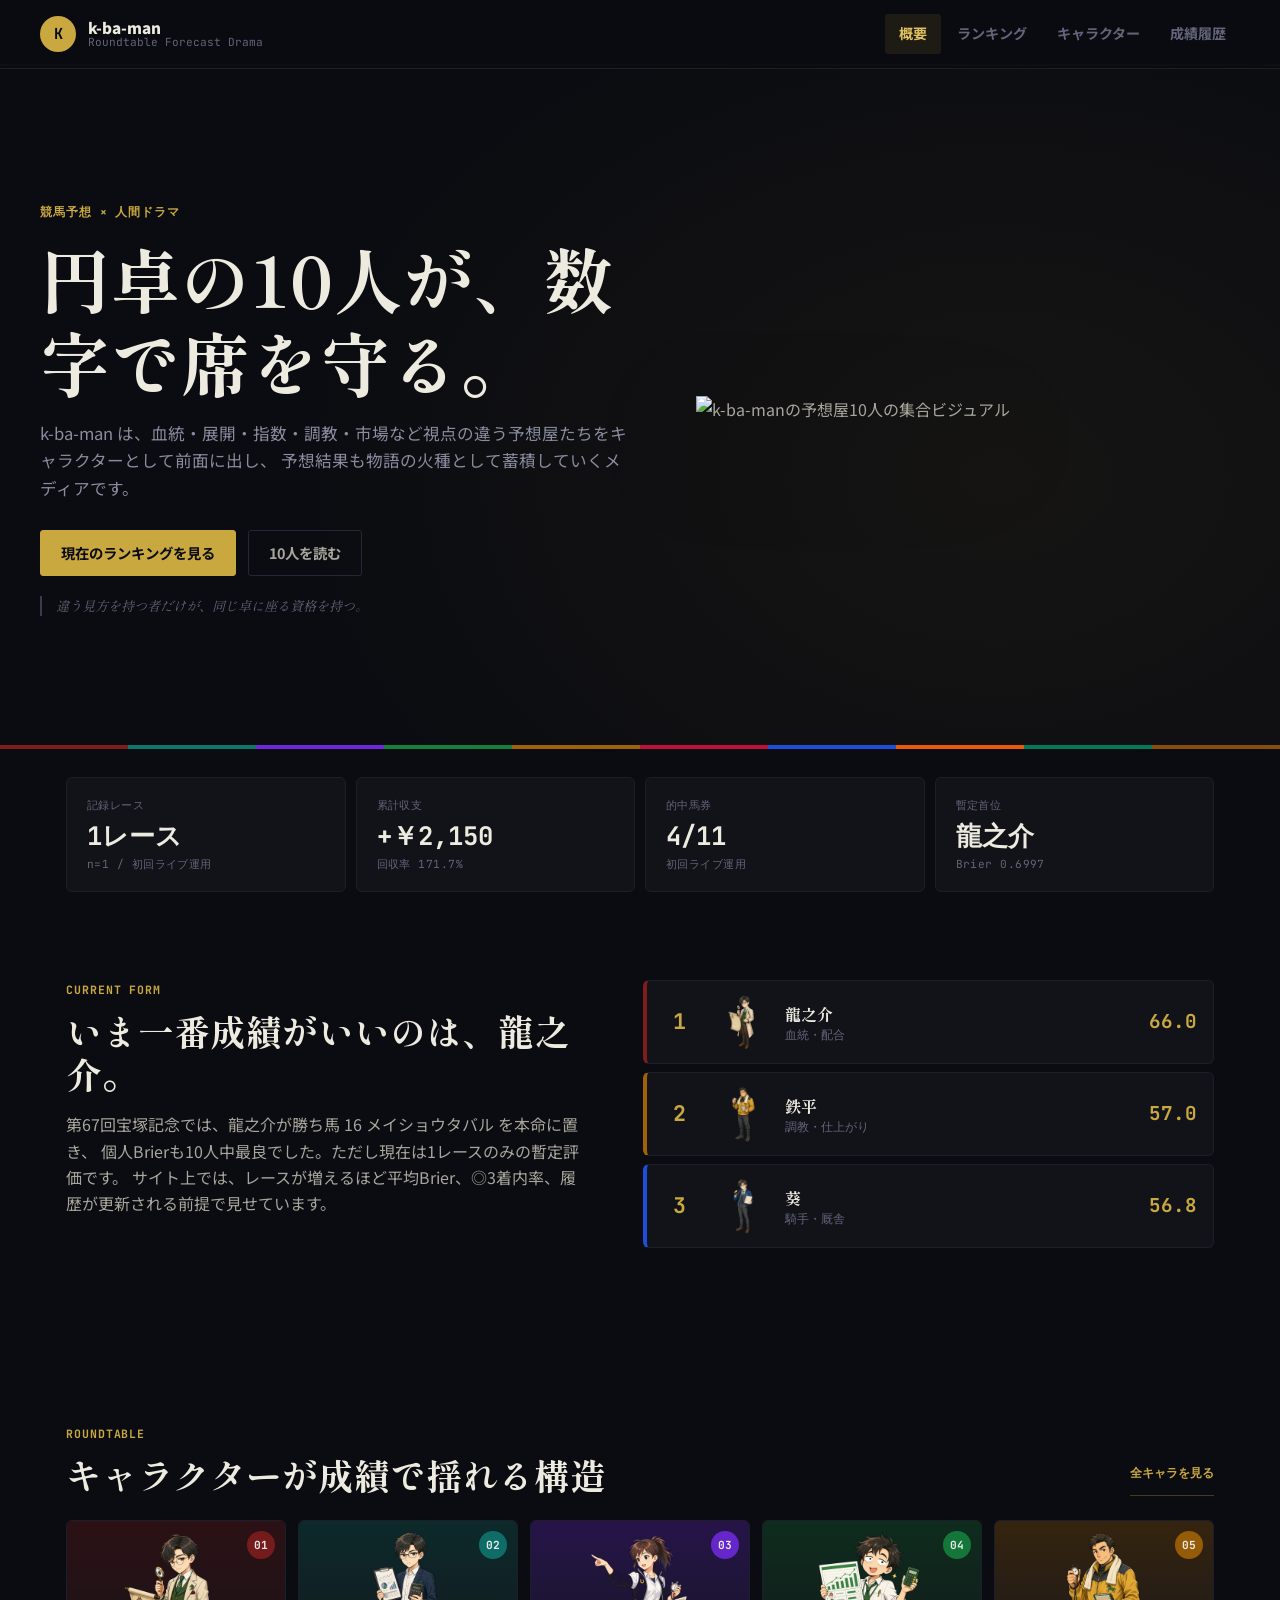
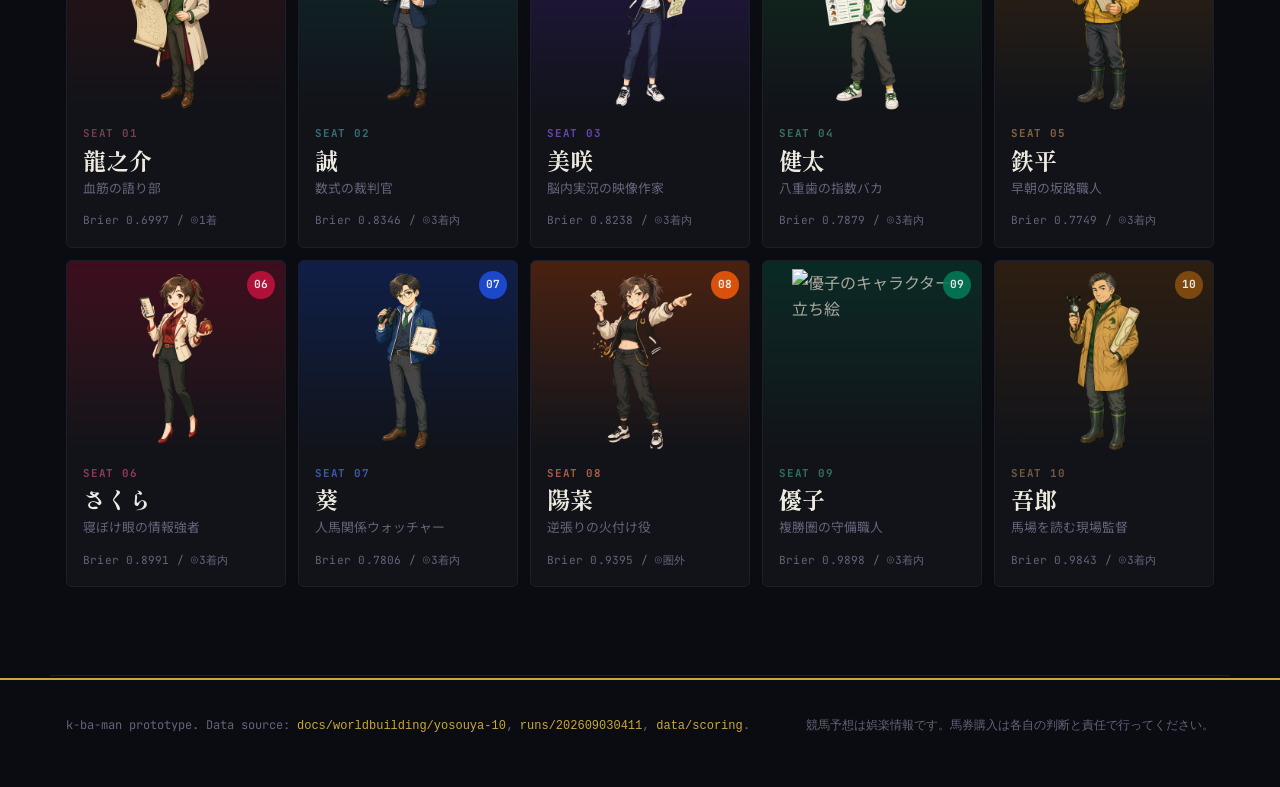
==== site/index.html @ 428fedd2 "site/ 公式サイトプロトタイプを初回追加 概要・ランキング・キャラクター詳細・成績履歴の4ページ構成。 バニラJS SPAで、キャラクターデータ・レース成績をハードコードして表示。  Co-Aut" ====
<!doctype html>
<html lang="ja">
  <head>
    <meta charset="utf-8" />
    <meta name="viewport" content="width=device-width, initial-scale=1" />
    <title>k-ba-man | 競馬予想 × 人間ドラマ</title>
    <meta
      name="description"
      content="k-ba-manの10人の予想屋キャラクター、レース成績、暫定ランキングを追える公式サイトプロトタイプ。"
    />
    <link rel="stylesheet" href="./styles.css" />
  </head>
  <body>
    <a class="skip-link" href="#app">本文へ移動</a>
    <header class="site-header">
      <a class="brand" href="#/overview" aria-label="k-ba-man トップへ">
        <span class="brand-mark">K</span>
        <span>
          <strong>k-ba-man</strong>
          <small>Roundtable Forecast Drama</small>
        </span>
      </a>
      <nav class="top-nav" aria-label="主要ナビゲーション">
        <a href="#/overview" data-nav="overview">概要</a>
        <a href="#/ranking" data-nav="ranking">ランキング</a>
        <a href="#/characters" data-nav="characters">キャラクター</a>
        <a href="#/races" data-nav="races">成績履歴</a>
      </nav>
    </header>

    <main id="app" tabindex="-1"></main>

    <footer class="site-footer">
      <p>
        k-ba-man prototype. Data source:
        <code>docs/worldbuilding/yosouya-10</code>,
        <code>runs/202609030411</code>,
        <code>data/scoring</code>.
      </p>
      <p>競馬予想は娯楽情報です。馬券購入は各自の判断と責任で行ってください。</p>
    </footer>

    <script src="./app.js"></script>
  </body>
</html>
---- site/styles.css ----
@import url('https://fonts.googleapis.com/css2?family=JetBrains+Mono:wght@400;700&family=Noto+Sans+JP:wght@400;500;700;900&family=Shippori+Mincho+B1:wght@400;700&display=swap');

/* ================================================================
   TOKENS
   ================================================================ */
:root {
  color-scheme: dark;

  --bg:         #0b0c11;
  --surface:    #111319;
  --surface-2:  #181a24;
  --surface-3:  #20222e;

  --ink:        #edeae0;
  --text:       #a8a59c;
  --muted:      #62647a;
  --faint:      #3a3b4e;

  --border:     #1c1e2c;
  --border-mid: #252738;

  --gold:       #c9a840;
  --gold-light: #dfc060;
  --gold-dim:   rgba(201, 168, 64, 0.10);
  --gold-glow:  rgba(201, 168, 64, 0.18);

  --green:      #26845a;
  --amber:      #b87400;
  --red:        #be3636;

  --radius:     3px;
  --radius-md:  6px;
  --max:        1180px;
  --shadow:     0 24px 64px rgba(0, 0, 0, 0.55);

  --f-serif: 'Shippori Mincho B1', 'Noto Serif JP', 'Yu Mincho', 'HiraMinProN-W3', serif;
  --f-sans:  'Noto Sans JP', 'Hiragino Sans', 'Yu Gothic UI', system-ui, sans-serif;
  --f-mono:  'JetBrains Mono', 'Menlo', 'Consolas', monospace;

  font-family: var(--f-sans);
  font-size: 16px;
  line-height: 1.65;
}

/* ================================================================
   RESET
   ================================================================ */
*,
*::before,
*::after {
  box-sizing: border-box;
}

html {
  scroll-behavior: smooth;
}

body {
  margin: 0;
  min-width: 320px;
  background: var(--bg);
  color: var(--text);
}

img {
  display: block;
  max-width: 100%;
}

a {
  color: inherit;
  text-decoration: none;
}

a:hover {
  color: var(--ink);
}

button,
a {
  touch-action: manipulation;
}

button:focus-visible,
a:focus-visible,
#app:focus-visible {
  outline: 2px solid var(--gold);
  outline-offset: 3px;
}

/* ================================================================
   TYPOGRAPHY
   ================================================================ */
h1,
h2,
h3,
p {
  overflow-wrap: anywhere;
}

h1,
h2,
h3 {
  margin: 0;
  line-height: 1.2;
}

h1,
h2 {
  font-family: var(--f-serif);
  font-weight: 700;
  color: var(--ink);
}

h3 {
  color: var(--ink);
  font-size: 1rem;
  font-weight: 700;
}

h1 {
  font-size: clamp(2.2rem, 5.5vw, 5rem);
  max-width: 14ch;
}

h2 {
  font-size: clamp(1.5rem, 2.8vw, 2.4rem);
}

.page-intro h1 {
  max-width: none;
  font-size: clamp(2rem, 4.5vw, 4rem);
}

.eyebrow,
.section-kicker {
  margin: 0 0 10px;
  font-family: var(--f-mono);
  font-size: 0.72rem;
  font-weight: 700;
  letter-spacing: 0.08em;
  text-transform: uppercase;
  color: var(--gold);
}

.lead {
  margin: 16px 0 0;
  font-size: clamp(0.95rem, 1.3vw, 1.08rem);
  color: var(--text);
  max-width: 68ch;
}

/* ================================================================
   MAX-WIDTH CONTAINERS
   ================================================================ */
.hero-copy,
.hero-visual,
.content-band,
.page-intro,
.summary-strip,
.character-grid,
.leaderboard,
.race-list,
.site-footer {
  width: min(100%, var(--max));
  margin-inline: auto;
}

.hero-copy {
  width: auto;
  max-width: 720px;
  margin: 0;
}

.hero-visual {
  width: 100%;
  min-width: 0;
  margin: 0;
}

/* ================================================================
   SKIP LINK
   ================================================================ */
.skip-link {
  position: fixed;
  left: 16px;
  top: 16px;
  z-index: 1000;
  transform: translateY(-160%);
  border-radius: var(--radius-md);
  background: var(--gold);
  color: var(--bg);
  padding: 10px 14px;
  font-weight: 700;
}

.skip-link:focus {
  transform: translateY(0);
}

/* ================================================================
   HEADER
   ================================================================ */
.site-header {
  position: sticky;
  top: 0;
  z-index: 100;
  display: flex;
  align-items: center;
  justify-content: space-between;
  gap: 20px;
  min-height: 68px;
  padding: 12px clamp(16px, 4vw, 40px);
  background: rgba(11, 12, 17, 0.96);
  border-bottom: 1px solid var(--border);
  backdrop-filter: blur(14px);
}

.brand {
  display: inline-flex;
  align-items: center;
  gap: 12px;
  min-height: 44px;
}

.brand-mark {
  display: grid;
  width: 36px;
  height: 36px;
  place-items: center;
  border-radius: 50%;
  background: var(--gold);
  color: var(--bg);
  font-family: var(--f-mono);
  font-weight: 700;
  font-size: 0.95rem;
  flex-shrink: 0;
}

.brand strong,
.brand small {
  display: block;
}

.brand strong {
  color: var(--ink);
  font-size: 0.95rem;
  font-weight: 900;
  line-height: 1.1;
}

.brand small {
  color: var(--muted);
  font-size: 0.7rem;
  font-family: var(--f-mono);
  line-height: 1.2;
}

.top-nav {
  display: flex;
  align-items: center;
  gap: 2px;
  overflow-x: auto;
}

.top-nav a {
  display: inline-flex;
  align-items: center;
  justify-content: center;
  min-height: 40px;
  padding: 0 14px;
  border-radius: var(--radius);
  color: var(--muted);
  font-size: 0.88rem;
  font-weight: 700;
  white-space: nowrap;
  transition: color 150ms ease, background-color 150ms ease;
}

.top-nav a:hover {
  color: var(--ink);
  background: var(--surface-2);
}

.top-nav a.is-active {
  color: var(--gold-light);
  background: var(--gold-dim);
}

/* ================================================================
   APP CONTAINER
   ================================================================ */
#app {
  min-height: 70dvh;
}

/* ================================================================
   HERO
   ================================================================ */
.hero-band {
  display: grid;
  grid-template-columns: minmax(0, 1fr) minmax(300px, 0.92fr);
  gap: clamp(28px, 5vw, 68px);
  align-items: center;
  min-height: min(680px, calc(100dvh - 68px));
  padding: clamp(52px, 7vw, 92px) clamp(16px, 4vw, 40px) clamp(64px, 7vw, 96px);
  background:
    radial-gradient(ellipse 55% 75% at 78% 60%, rgba(201, 168, 64, 0.06), transparent),
    var(--bg);
  position: relative;
  overflow: hidden;
}

/* 10-character racing gate stripe — the signature element */
.hero-band::after {
  content: '';
  position: absolute;
  bottom: 0;
  left: 0;
  right: 0;
  height: 4px;
  background: linear-gradient(
    90deg,
    #7f1d1d   0%,   #7f1d1d  10%,
    #0f766e  10%,   #0f766e  20%,
    #6d28d9  20%,   #6d28d9  30%,
    #15803d  30%,   #15803d  40%,
    #a16207  40%,   #a16207  50%,
    #be123c  50%,   #be123c  60%,
    #1d4ed8  60%,   #1d4ed8  70%,
    #ea580c  70%,   #ea580c  80%,
    #047857  80%,   #047857  90%,
    #854d0e  90%,   #854d0e 100%
  );
  pointer-events: none;
}

.hero-band h1,
.hero-band h2,
.hero-band h3 {
  color: var(--ink);
}

.hero-band h1 {
  margin-top: 14px;
}

.hero-band .lead {
  color: #898c9f;
}

.hero-visual img {
  width: 100%;
  max-height: 520px;
  object-fit: contain;
  filter: drop-shadow(0 32px 48px rgba(0, 0, 0, 0.65));
}

.hero-actions {
  display: flex;
  flex-wrap: wrap;
  gap: 12px;
  margin-top: 28px;
}

.hero-motto {
  margin: 20px 0 0;
  padding-left: 14px;
  border-left: 2px solid var(--faint);
  color: var(--muted);
  font-family: var(--f-serif);
  font-size: 0.82rem;
  font-style: italic;
  line-height: 1.55;
}

/* ================================================================
   BUTTONS
   ================================================================ */
.button {
  display: inline-flex;
  align-items: center;
  justify-content: center;
  min-height: 46px;
  border: 1px solid transparent;
  border-radius: var(--radius);
  padding: 0 20px;
  font-weight: 700;
  font-size: 0.9rem;
  transition: background-color 150ms ease, border-color 150ms ease, color 150ms ease,
    transform 150ms ease;
}

.button:hover {
  transform: translateY(-1px);
}

.button.primary {
  background: var(--gold);
  color: var(--bg);
  border-color: var(--gold);
}

.button.primary:hover {
  background: var(--gold-light);
  border-color: var(--gold-light);
  color: var(--bg);
}

.button.secondary {
  border-color: var(--border-mid);
  color: var(--text);
}

.button.secondary:hover {
  border-color: var(--gold);
  color: var(--gold-light);
}

/* ================================================================
   STAT TILES
   ================================================================ */
.summary-strip {
  display: grid;
  grid-template-columns: repeat(4, minmax(0, 1fr));
  gap: 10px;
  padding: 28px clamp(16px, 4vw, 0px) 0;
}

.stat-tile {
  background: var(--surface);
  border: 1px solid var(--border);
  border-radius: var(--radius-md);
  padding: 18px 20px;
}

.stat-tile span,
.stat-tile small {
  display: block;
  font-family: var(--f-mono);
  font-size: 0.7rem;
  letter-spacing: 0.04em;
  color: var(--muted);
  font-weight: 400;
}

.stat-tile strong {
  display: block;
  margin: 8px 0 4px;
  font-family: var(--f-mono);
  font-size: clamp(1.2rem, 2vw, 1.8rem);
  font-weight: 700;
  color: var(--ink);
  line-height: 1.1;
  overflow-wrap: anywhere;
}

/* ================================================================
   CONTENT BAND
   ================================================================ */
.content-band {
  padding: clamp(52px, 8vw, 88px) clamp(16px, 4vw, 0px);
}

.two-column {
  display: grid;
  grid-template-columns: minmax(0, 0.9fr) minmax(280px, 1fr);
  gap: clamp(28px, 5vw, 64px);
  align-items: start;
}

/* ================================================================
   MINI RANK CARDS
   ================================================================ */
.top-three-list {
  display: grid;
  gap: 8px;
}

.mini-rank-card {
  display: grid;
  grid-template-columns: 44px 56px minmax(0, 1fr) auto;
  gap: 14px;
  align-items: center;
  min-height: 84px;
  background: var(--surface);
  border: 1px solid var(--border);
  border-left: 4px solid var(--accent);
  border-radius: var(--radius-md);
  padding: 12px 16px 12px 10px;
  transition: transform 150ms ease, background-color 150ms ease;
}

.mini-rank-card:hover {
  background: var(--surface-2);
  transform: translateX(3px);
}

.rank-number {
  font-family: var(--f-mono);
  font-size: 1.35rem;
  font-weight: 700;
  color: var(--gold);
  text-align: center;
}

.mini-rank-card img {
  width: 56px;
  height: 56px;
  object-fit: contain;
}

.mini-rank-card strong,
.mini-rank-card small {
  display: block;
}

.mini-rank-card strong {
  color: var(--ink);
  font-size: 1rem;
  font-family: var(--f-serif);
}

.mini-rank-card small {
  color: var(--muted);
  font-size: 0.72rem;
  font-family: var(--f-mono);
  line-height: 1.3;
}

.mini-rank-card b {
  font-family: var(--f-mono);
  font-size: 1.2rem;
  font-weight: 700;
  color: var(--gold);
  font-variant-numeric: tabular-nums;
}

/* ================================================================
   SECTION HEADING
   ================================================================ */
.section-heading {
  display: flex;
  align-items: end;
  justify-content: space-between;
  gap: 20px;
  margin-bottom: 24px;
}

.text-link {
  display: inline-flex;
  align-items: center;
  min-height: 44px;
  color: var(--gold);
  font-family: var(--f-mono);
  font-size: 0.78rem;
  font-weight: 700;
  border-bottom: 1px solid rgba(201, 168, 64, 0.3);
  transition: color 150ms ease, border-color 150ms ease;
}

.text-link:hover {
  color: var(--gold-light);
  border-bottom-color: var(--gold);
}

/* ================================================================
   CHARACTER GRID
   ================================================================ */
.character-grid {
  display: grid;
  grid-template-columns: repeat(5, minmax(0, 1fr));
  gap: 12px;
  padding: 0 clamp(16px, 4vw, 0px) clamp(60px, 8vw, 96px);
}

.character-grid.compact {
  padding: 0;
}

.character-card {
  display: grid;
  min-height: 300px;
  overflow: hidden;
  background: var(--surface);
  border: 1px solid var(--border);
  border-radius: var(--radius-md);
  transition: transform 180ms ease, border-color 180ms ease;
}

.character-card:hover {
  transform: translateY(-3px);
  border-color: color-mix(in srgb, var(--accent), transparent 55%);
}

.card-media {
  position: relative;
  display: grid;
  min-height: 190px;
  place-items: end center;
  background: linear-gradient(
    180deg,
    color-mix(in srgb, var(--accent), var(--bg) 72%) 0%,
    var(--surface) 100%
  );
}

.seat-badge {
  position: absolute;
  top: 10px;
  right: 10px;
  width: 28px;
  height: 28px;
  border-radius: 50%;
  background: var(--accent);
  color: #fff;
  font-family: var(--f-mono);
  font-size: 0.7rem;
  font-weight: 700;
  display: grid;
  place-items: center;
  z-index: 2;
  opacity: 0.9;
}

.card-media img {
  width: min(82%, 160px);
  height: 182px;
  object-fit: contain;
  object-position: bottom center;
}

.card-copy {
  padding: 14px 16px 16px;
}

.card-copy > span {
  display: block;
  font-family: var(--f-mono);
  font-size: 0.68rem;
  font-weight: 700;
  color: color-mix(in srgb, var(--accent), var(--muted) 50%);
  letter-spacing: 0.07em;
  text-transform: uppercase;
}

.card-copy h2 {
  margin-top: 4px;
  font-size: 1.45rem;
  font-family: var(--f-serif);
  color: var(--ink);
}

.card-copy p {
  margin: 4px 0 8px;
  color: var(--muted);
  font-size: 0.8rem;
  line-height: 1.35;
}

.card-copy small {
  font-family: var(--f-mono);
  font-size: 0.7rem;
  color: var(--muted);
  letter-spacing: 0.02em;
}

/* ================================================================
   PAGE INTRO
   ================================================================ */
.page-intro {
  padding: clamp(48px, 8vw, 90px) clamp(16px, 4vw, 0px) clamp(24px, 4vw, 44px);
}

.page-intro .lead {
  max-width: 820px;
}

.notice {
  max-width: 760px;
  margin: 18px 0 0;
  border-left: 3px solid var(--amber);
  background: rgba(184, 116, 0, 0.08);
  color: #e8a840;
  padding: 12px 16px;
  border-radius: 0 var(--radius) var(--radius) 0;
  font-family: var(--f-mono);
  font-size: 0.82rem;
  line-height: 1.5;
}

.notice.inline {
  display: inline-block;
  margin-top: 8px;
}

/* ================================================================
   SEGMENTED
   ================================================================ */
.segmented {
  display: flex;
  flex-wrap: wrap;
  gap: 6px;
  margin-top: 24px;
}

.segmented button {
  min-height: 40px;
  background: var(--surface);
  border: 1px solid var(--border);
  border-radius: var(--radius);
  color: var(--muted);
  padding: 0 14px;
  cursor: pointer;
  font: inherit;
  font-family: var(--f-mono);
  font-size: 0.78rem;
  font-weight: 700;
  transition: background-color 150ms ease, color 150ms ease, border-color 150ms ease;
}

.segmented button:hover {
  background: var(--surface-2);
  color: var(--text);
  border-color: var(--border-mid);
}

.segmented button.is-selected {
  background: var(--gold-dim);
  border-color: var(--gold);
  color: var(--gold-light);
}

/* ================================================================
   LEADERBOARD
   ================================================================ */
.leaderboard {
  display: grid;
  gap: 8px;
  padding: 0 clamp(16px, 4vw, 0px) clamp(36px, 5vw, 52px);
}

.rank-row {
  display: grid;
  grid-template-columns: 52px minmax(200px, 1.4fr) repeat(4, minmax(110px, 0.7fr));
  gap: 14px;
  align-items: center;
  min-height: 96px;
  background: var(--surface);
  border: 1px solid var(--border);
  border-left: 5px solid var(--accent);
  border-radius: var(--radius-md);
  padding: 14px;
  transition: background-color 150ms ease;
}

.rank-row:hover {
  background: var(--surface-2);
}

.rank-position {
  font-family: var(--f-mono);
  font-size: 1.75rem;
  font-weight: 700;
  color: var(--gold);
  text-align: center;
  font-variant-numeric: tabular-nums;
}

.rank-person {
  display: flex;
  align-items: center;
  gap: 12px;
  min-height: 60px;
}

.rank-person img {
  width: 58px;
  height: 58px;
  object-fit: contain;
}

.rank-person strong,
.rank-person small,
.rank-metric span,
.rank-metric strong,
.rank-metric small {
  display: block;
}

.rank-person strong {
  font-family: var(--f-serif);
  font-size: 1.1rem;
  color: var(--ink);
}

.rank-person small,
.rank-metric span,
.rank-metric small {
  font-family: var(--f-mono);
  font-size: 0.68rem;
  color: var(--muted);
  line-height: 1.35;
  letter-spacing: 0.03em;
  text-transform: uppercase;
}

.rank-metric strong {
  font-family: var(--f-mono);
  font-size: 1.05rem;
  font-weight: 700;
  color: var(--ink);
  font-variant-numeric: tabular-nums;
}

/* ================================================================
   RULE GRID
   ================================================================ */
.rule-grid {
  display: grid;
  grid-template-columns: repeat(3, minmax(0, 1fr));
  gap: 10px;
}

.rule-card {
  background: var(--surface);
  border: 1px solid var(--border);
  border-radius: var(--radius-md);
  padding: 18px 20px;
}

.rule-card h3 {
  font-family: var(--f-mono);
  font-size: 0.78rem;
  font-weight: 700;
  text-transform: uppercase;
  letter-spacing: 0.07em;
  color: var(--gold);
}

.rule-card p {
  margin-top: 8px;
  font-size: 0.88rem;
  color: var(--text);
  line-height: 1.55;
}

/* ================================================================
   CHARACTER DETAIL
   ================================================================ */
.character-detail {
  padding-bottom: 56px;
}

.profile-hero {
  display: grid;
  grid-template-columns: minmax(0, 0.95fr) minmax(280px, 0.72fr);
  gap: clamp(28px, 5vw, 64px);
  align-items: end;
  padding: clamp(44px, 7vw, 82px) clamp(16px, 4vw, 40px) 0;
  background:
    radial-gradient(
      ellipse 65% 90% at 80% 100%,
      color-mix(in srgb, var(--accent), var(--bg) 65%),
      transparent 65%
    ),
    var(--bg);
  border-bottom: 1px solid var(--border);
}

.profile-copy,
.profile-image {
  width: min(100%, var(--max));
}

.profile-copy {
  max-width: 720px;
  justify-self: end;
  padding-bottom: clamp(42px, 8vw, 88px);
}

.profile-copy h1 {
  color: var(--ink);
  max-width: none;
  font-size: clamp(2.8rem, 5vw, 4.5rem);
}

.profile-copy .alias {
  margin: 12px 0 22px;
  font-family: var(--f-mono);
  font-size: 0.78rem;
  color: var(--muted);
  letter-spacing: 0.06em;
  text-transform: uppercase;
}

blockquote {
  max-width: 640px;
  margin: 0;
  border-left: 3px solid var(--gold);
  padding-left: 18px;
  font-family: var(--f-serif);
  font-size: clamp(1.1rem, 2vw, 1.65rem);
  color: var(--ink);
  font-style: italic;
  line-height: 1.55;
}

.profile-image {
  justify-self: start;
}

.profile-image img {
  width: min(100%, 360px);
  max-height: 500px;
  object-fit: contain;
  object-position: bottom center;
  filter: drop-shadow(0 32px 44px rgba(0, 0, 0, 0.7));
}

.profile-stats {
  display: grid;
  width: min(100%, var(--max));
  grid-template-columns: repeat(4, minmax(0, 1fr));
  gap: 10px;
  margin: 24px auto 0;
  padding: 0 clamp(16px, 4vw, 0px);
}

.trait-panel {
  background: var(--surface-2);
  border: 1px solid var(--border);
  border-left: 4px solid var(--green);
  border-radius: 0 var(--radius-md) var(--radius-md) 0;
  padding: 22px;
}

.trait-panel h3 {
  font-family: var(--f-mono);
  font-size: 0.72rem;
  text-transform: uppercase;
  letter-spacing: 0.07em;
  color: var(--muted);
  font-weight: 700;
}

.trait-panel h3 + p {
  margin-top: 8px;
  color: var(--text);
  font-size: 0.9rem;
  line-height: 1.55;
}

.tag-list {
  display: flex;
  flex-wrap: wrap;
  gap: 6px;
  margin: 10px 0 20px;
  padding: 0;
  list-style: none;
}

.tag-list li {
  background: var(--surface-3);
  border: 1px solid var(--border-mid);
  border-radius: var(--radius);
  padding: 6px 10px;
  font-family: var(--f-mono);
  font-size: 0.75rem;
  color: var(--text);
}

/* ================================================================
   TABLE
   ================================================================ */
.table-wrap {
  overflow-x: auto;
  border: 1px solid var(--border);
  border-radius: var(--radius-md);
  background: var(--surface);
}

table {
  width: 100%;
  min-width: 820px;
  border-collapse: collapse;
  font-variant-numeric: tabular-nums;
}

th,
td {
  border-bottom: 1px solid var(--border);
  padding: 12px 16px;
  text-align: left;
  vertical-align: middle;
}

th {
  background: var(--surface-2);
  color: var(--muted);
  font-family: var(--f-mono);
  font-size: 0.68rem;
  font-weight: 700;
  text-transform: uppercase;
  letter-spacing: 0.07em;
}

td {
  color: var(--text);
  font-size: 0.9rem;
}

td small {
  color: var(--muted);
  font-family: var(--f-mono);
  font-size: 0.7rem;
}

tbody tr:last-child td {
  border-bottom: 0;
}

tbody tr:hover td {
  background: var(--surface-2);
}

td a {
  color: var(--gold);
  font-weight: 700;
}

td a:hover {
  color: var(--gold-light);
}

/* ================================================================
   STATUS PILLS
   ================================================================ */
.status-pill {
  display: inline-flex;
  align-items: center;
  min-height: 26px;
  border-radius: var(--radius);
  padding: 0 10px;
  font-family: var(--f-mono);
  font-size: 0.72rem;
  font-weight: 700;
  white-space: nowrap;
}

.status-pill.win {
  background: rgba(201, 168, 64, 0.15);
  color: var(--gold-light);
  border: 1px solid rgba(201, 168, 64, 0.3);
}

.status-pill.place {
  background: rgba(99, 102, 241, 0.12);
  color: #a5b4fc;
  border: 1px solid rgba(99, 102, 241, 0.25);
}

.status-pill.out {
  background: rgba(190, 54, 54, 0.12);
  color: #f87171;
  border: 1px solid rgba(190, 54, 54, 0.25);
}

/* ================================================================
   RACE LIST
   ================================================================ */
.race-list {
  display: grid;
  gap: 14px;
  padding: 0 clamp(16px, 4vw, 0px) clamp(36px, 5vw, 52px);
}

.race-card {
  display: grid;
  grid-template-columns: minmax(0, 0.72fr) minmax(0, 1.28fr);
  gap: 24px;
  background: var(--surface);
  border: 1px solid var(--border);
  border-left: 5px solid var(--gold);
  border-radius: var(--radius-md);
  padding: clamp(18px, 3vw, 28px);
}

.race-card h2 {
  margin-bottom: 8px;
  font-size: clamp(1.2rem, 2vw, 1.75rem);
}

.race-card p {
  color: var(--muted);
  font-size: 0.88rem;
}

.race-result-grid {
  display: grid;
  grid-template-columns: repeat(2, minmax(0, 1fr));
  gap: 10px;
}

.race-card .stat-tile {
  border-color: var(--border);
  background: var(--surface-2);
  box-shadow: none;
}

/* ================================================================
   FOOTER
   ================================================================ */
.site-footer {
  display: flex;
  justify-content: space-between;
  gap: 20px;
  padding: 28px clamp(16px, 4vw, 0px) 40px;
  border-top: 1px solid var(--border);
  color: var(--muted);
  font-family: var(--f-mono);
  font-size: 0.75rem;
}

.site-footer p {
  line-height: 1.6;
}

.site-footer code {
  color: var(--gold);
}

/* ================================================================
   REDUCED MOTION
   ================================================================ */
@media (prefers-reduced-motion: reduce) {
  *,
  *::before,
  *::after {
    scroll-behavior: auto !important;
    transition-duration: 0.001ms !important;
    animation-duration: 0.001ms !important;
    animation-iteration-count: 1 !important;
  }
}

/* ================================================================
   RESPONSIVE: 1120px
   ================================================================ */
@media (max-width: 1120px) {
  .character-grid {
    grid-template-columns: repeat(3, minmax(0, 1fr));
  }

  .rank-row {
    grid-template-columns: 48px minmax(190px, 1fr) repeat(2, minmax(110px, 0.65fr));
  }

  .rank-row .rank-metric:nth-last-child(-n + 2) {
    grid-column: span 1;
  }
}

/* ================================================================
   RESPONSIVE: 880px
   ================================================================ */
@media (max-width: 880px) {
  .site-header {
    align-items: stretch;
    flex-direction: column;
    gap: 8px;
    min-height: auto;
    padding-bottom: 8px;
  }

  .top-nav {
    width: 100%;
    padding-bottom: 4px;
  }

  .hero-band,
  .profile-hero,
  .two-column,
  .race-card {
    grid-template-columns: 1fr;
  }

  .hero-band {
    min-height: auto;
    padding-top: 44px;
    padding-bottom: 60px;
  }

  .hero-copy {
    max-width: none;
  }

  h1 {
    max-width: none;
  }

  .summary-strip,
  .profile-stats {
    grid-template-columns: repeat(2, minmax(0, 1fr));
  }

  .rule-grid,
  .race-result-grid {
    grid-template-columns: 1fr;
  }

  .profile-copy {
    justify-self: stretch;
    padding-bottom: 10px;
  }

  .profile-image {
    justify-self: center;
  }

  .rank-row {
    grid-template-columns: 44px minmax(0, 1fr);
  }

  .rank-metric {
    grid-column: span 1;
    border-top: 1px solid var(--border);
    padding-top: 10px;
  }

  .site-footer {
    flex-direction: column;
  }
}

/* ================================================================
   RESPONSIVE: 620px
   ================================================================ */
@media (max-width: 620px) {
  .brand small {
    display: none;
  }

  .top-nav a {
    padding-inline: 10px;
    font-size: 0.82rem;
  }

  .hero-actions {
    flex-direction: column;
  }

  .button {
    width: 100%;
  }

  .summary-strip,
  .profile-stats,
  .character-grid {
    grid-template-columns: 1fr;
  }

  .mini-rank-card {
    grid-template-columns: 36px 52px minmax(0, 1fr);
  }

  .mini-rank-card b {
    grid-column: 3;
    justify-self: start;
  }

  .mini-rank-card img {
    width: 52px;
    height: 52px;
  }

  .section-heading {
    align-items: start;
    flex-direction: column;
  }

  .card-media img {
    height: 210px;
  }

  .character-card {
    min-height: auto;
  }
}
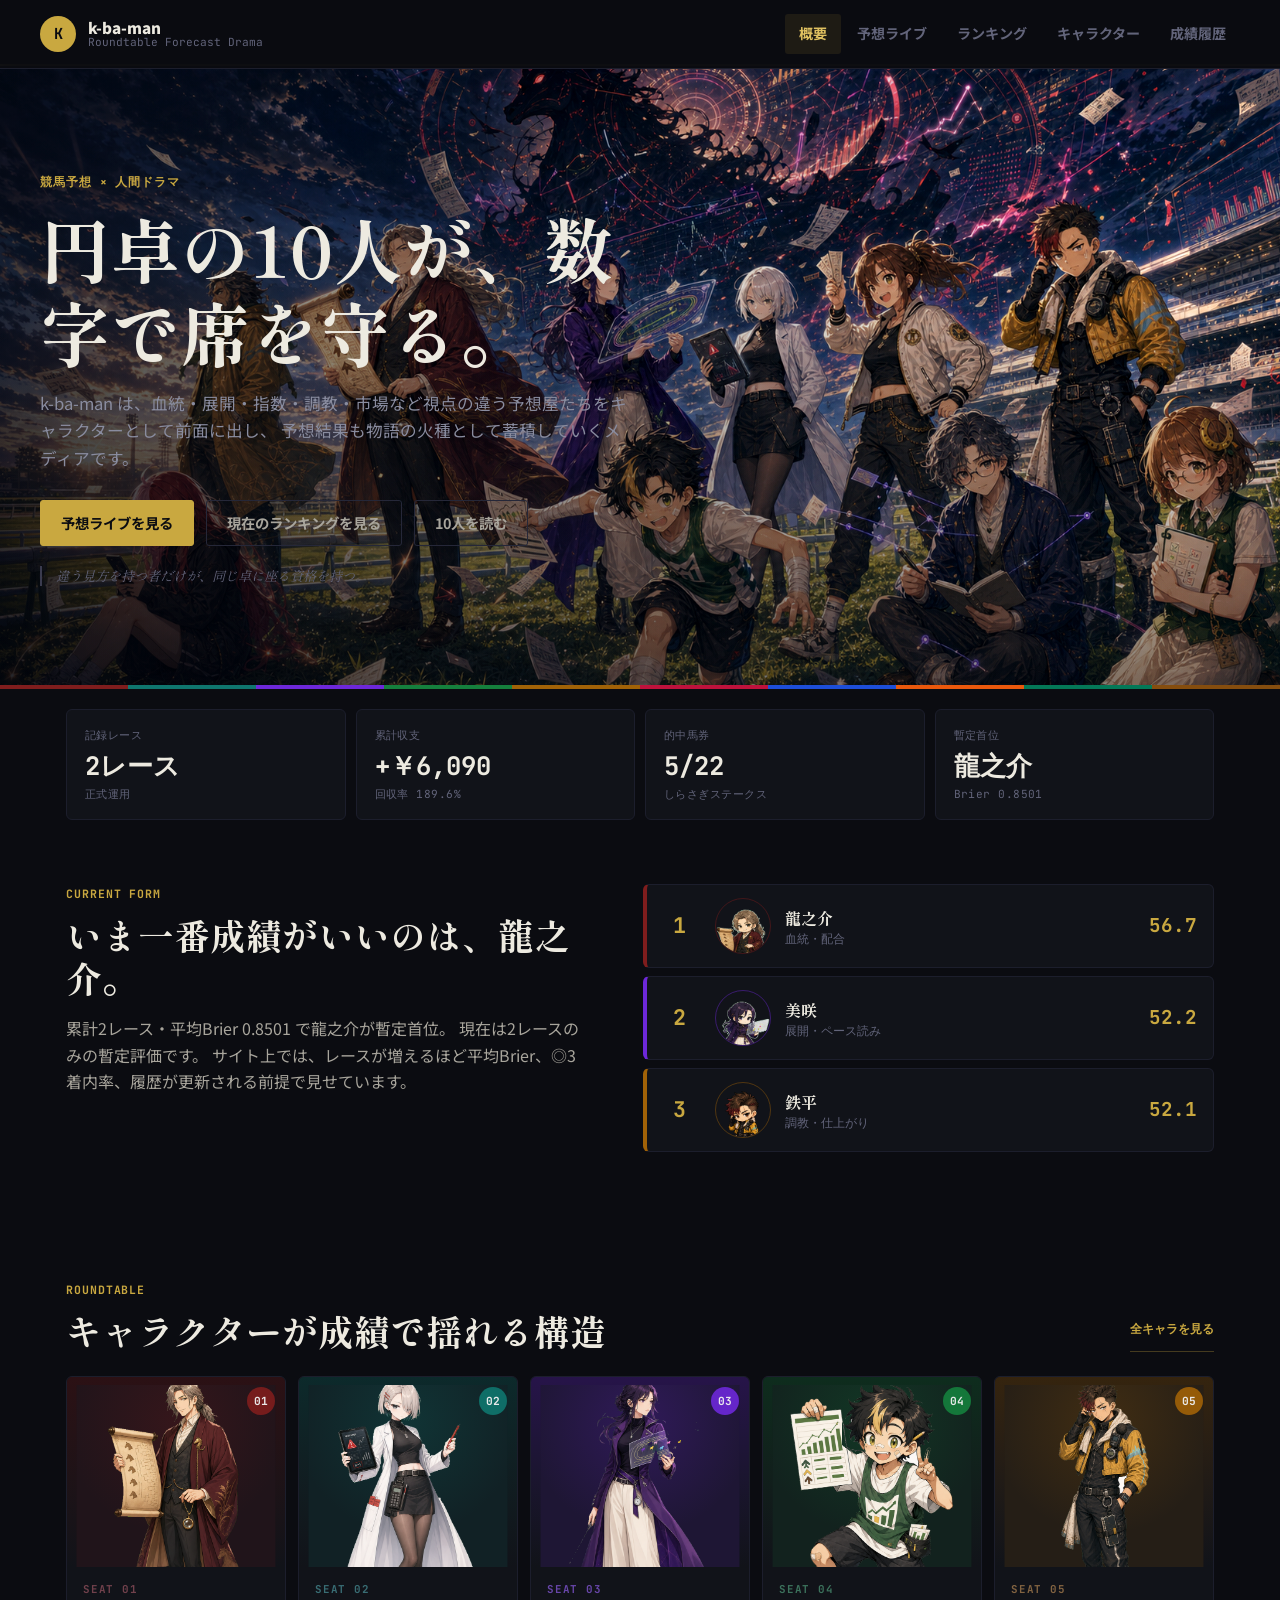
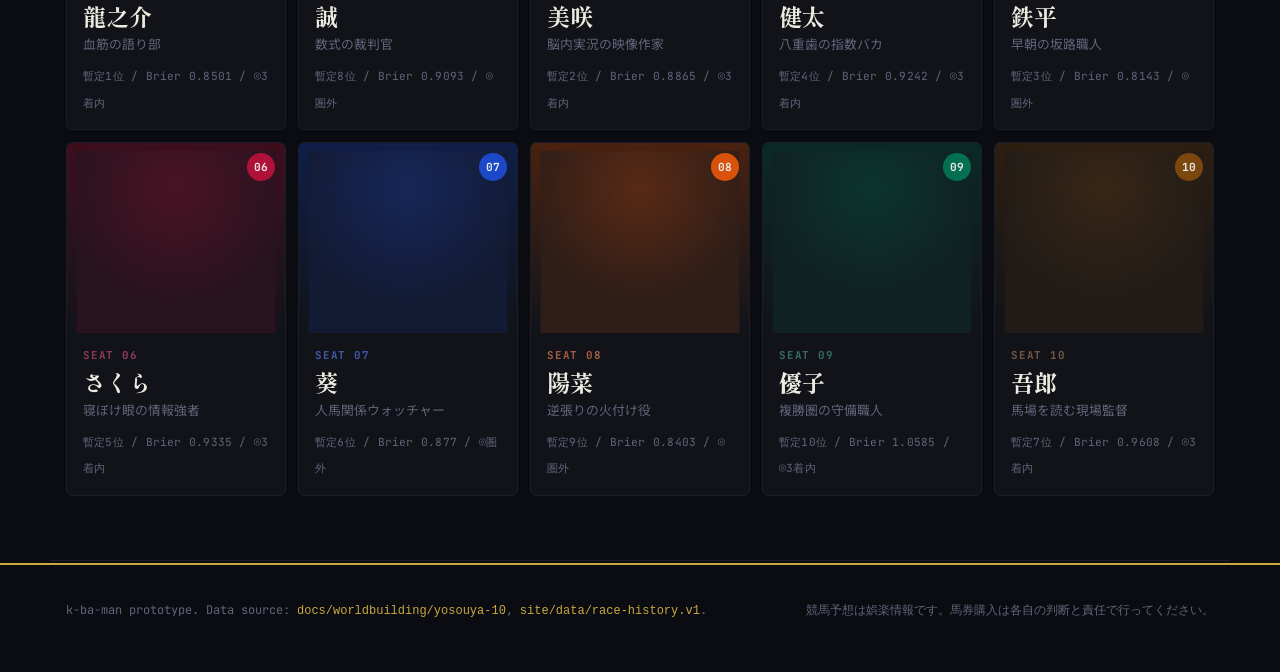
==== commit 8964bb09: "feat: 予想ライブページ追加・ヒーロー刷新・データ層統合 - #/live ページ（announce/predictions/result 3フェーズ）を追加 - ヒーローセクションを背景画像ベー" ====
--- a/site/index.html
+++ b/site/index.html
@@ -22,6 +22,7 @@
       </a>
       <nav class="top-nav" aria-label="主要ナビゲーション">
         <a href="#/overview" data-nav="overview">概要</a>
+        <a href="#/live" data-nav="live">予想ライブ</a>
         <a href="#/ranking" data-nav="ranking">ランキング</a>
         <a href="#/characters" data-nav="characters">キャラクター</a>
         <a href="#/races" data-nav="races">成績履歴</a>
@@ -34,12 +35,15 @@
       <p>
         k-ba-man prototype. Data source:
         <code>docs/worldbuilding/yosouya-10</code>,
-        <code>runs/202609030411</code>,
-        <code>data/scoring</code>.
+        <code>site/data/race-history.v1</code>.
       </p>
       <p>競馬予想は娯楽情報です。馬券購入は各自の判断と責任で行ってください。</p>
     </footer>
 
+    <script src="./data/race-history.v1.js"></script>
+    <script src="./data/live-race.v1.js"></script>
+    <script src="./api/race-history-api.js"></script>
+    <script src="./api/live-race-api.js"></script>
     <script src="./app.js"></script>
   </body>
 </html>
--- a/site/styles.css
+++ b/site/styles.css
@@ -154,7 +154,6 @@
    MAX-WIDTH CONTAINERS
    ================================================================ */
 .hero-copy,
-.hero-visual,
 .content-band,
 .page-intro,
 .summary-strip,
@@ -169,12 +168,6 @@
 .hero-copy {
   width: auto;
   max-width: 720px;
-  margin: 0;
-}
-
-.hero-visual {
-  width: 100%;
-  min-width: 0;
   margin: 0;
 }
 
@@ -302,13 +295,31 @@
   grid-template-columns: minmax(0, 1fr) minmax(300px, 0.92fr);
   gap: clamp(28px, 5vw, 68px);
   align-items: center;
-  min-height: min(680px, calc(100dvh - 68px));
-  padding: clamp(52px, 7vw, 92px) clamp(16px, 4vw, 40px) clamp(64px, 7vw, 96px);
-  background:
-    radial-gradient(ellipse 55% 75% at 78% 60%, rgba(201, 168, 64, 0.06), transparent),
-    var(--bg);
+  min-height: min(620px, calc(100dvh - 68px));
+  padding: clamp(44px, 6vw, 76px) clamp(16px, 4vw, 40px) clamp(48px, 6vw, 76px);
+  background: var(--bg);
   position: relative;
   overflow: hidden;
+}
+
+.hero-band::before {
+  content: "";
+  position: absolute;
+  inset: 0;
+  background:
+    linear-gradient(
+      90deg,
+      rgba(11, 12, 17, 0.78) 0%,
+      rgba(11, 12, 17, 0.3) 42%,
+      rgba(11, 12, 17, 0.02) 100%
+    ),
+    linear-gradient(0deg, rgba(11, 12, 17, 0.48) 0%, rgba(11, 12, 17, 0) 64%),
+    var(--hero-bg);
+  background-position: center;
+  background-size: cover;
+  filter: saturate(1.14) contrast(1.08) brightness(1.08);
+  opacity: 1;
+  transform: scale(1.01);
 }
 
 /* 10-character racing gate stripe — the signature element */
@@ -333,6 +344,12 @@
     #854d0e  90%,   #854d0e 100%
   );
   pointer-events: none;
+  z-index: 2;
+}
+
+.hero-copy {
+  position: relative;
+  z-index: 1;
 }
 
 .hero-band h1,
@@ -347,13 +364,6 @@
 
 .hero-band .lead {
   color: #898c9f;
-}
-
-.hero-visual img {
-  width: 100%;
-  max-height: 520px;
-  object-fit: contain;
-  filter: drop-shadow(0 32px 48px rgba(0, 0, 0, 0.65));
 }
 
 .hero-actions {
@@ -424,14 +434,14 @@
   display: grid;
   grid-template-columns: repeat(4, minmax(0, 1fr));
   gap: 10px;
-  padding: 28px clamp(16px, 4vw, 0px) 0;
+  padding: 20px clamp(16px, 4vw, 0px) 0;
 }
 
 .stat-tile {
   background: var(--surface);
   border: 1px solid var(--border);
   border-radius: var(--radius-md);
-  padding: 18px 20px;
+  padding: 16px 18px;
 }
 
 .stat-tile span,
@@ -459,7 +469,7 @@
    CONTENT BAND
    ================================================================ */
 .content-band {
-  padding: clamp(52px, 8vw, 88px) clamp(16px, 4vw, 0px);
+  padding: clamp(38px, 6vw, 64px) clamp(16px, 4vw, 0px);
 }
 
 .two-column {
@@ -475,6 +485,20 @@
 .top-three-list {
   display: grid;
   gap: 8px;
+}
+
+.character-real-image {
+  max-width: none;
+  object-fit: cover;
+  object-position: center 14%;
+  background:
+    radial-gradient(circle at 50% 18%, color-mix(in srgb, var(--accent), transparent 78%), transparent 58%),
+    color-mix(in srgb, var(--accent), var(--surface) 86%);
+}
+
+.character-mini-image {
+  object-fit: cover;
+  object-position: center 16%;
 }
 
 .mini-rank-card {
@@ -504,10 +528,11 @@
   text-align: center;
 }
 
-.mini-rank-card img {
+.mini-rank-card .character-mini-image {
   width: 56px;
   height: 56px;
-  object-fit: contain;
+  border: 1px solid color-mix(in srgb, var(--accent), transparent 56%);
+  border-radius: 50%;
 }
 
 .mini-rank-card strong,
@@ -597,6 +622,7 @@
   position: relative;
   display: grid;
   min-height: 190px;
+  overflow: hidden;
   place-items: end center;
   background: linear-gradient(
     180deg,
@@ -623,11 +649,11 @@
   opacity: 0.9;
 }
 
-.card-media img {
-  width: min(82%, 160px);
+.card-media .character-real-image {
+  width: min(90%, 178px);
   height: 182px;
-  object-fit: contain;
-  object-position: bottom center;
+  transform: scale(1.12);
+  transform-origin: center top;
 }
 
 .card-copy {
@@ -669,7 +695,34 @@
    PAGE INTRO
    ================================================================ */
 .page-intro {
-  padding: clamp(48px, 8vw, 90px) clamp(16px, 4vw, 0px) clamp(24px, 4vw, 44px);
+  position: relative;
+  overflow: hidden;
+  padding: clamp(36px, 6vw, 64px) clamp(16px, 4vw, 0px) clamp(18px, 3vw, 32px);
+}
+
+.page-intro.visual-intro {
+  border-bottom: 1px solid var(--border);
+  background: var(--bg);
+}
+
+.page-intro.visual-intro::before {
+  content: "";
+  position: absolute;
+  inset: 0;
+  background:
+    linear-gradient(90deg, rgba(11, 12, 17, 0.76) 0%, rgba(11, 12, 17, 0.32) 48%, rgba(11, 12, 17, 0.02) 100%),
+    linear-gradient(0deg, rgba(11, 12, 17, 0.5) 0%, rgba(11, 12, 17, 0) 100%),
+    var(--intro-bg);
+  background-size: cover;
+  background-position: center;
+  filter: saturate(1.14) contrast(1.08) brightness(1.08);
+  opacity: 1;
+  transform: scale(1.01);
+}
+
+.page-intro.visual-intro > * {
+  position: relative;
+  z-index: 1;
 }
 
 .page-intro .lead {
@@ -678,11 +731,11 @@
 
 .notice {
   max-width: 760px;
-  margin: 18px 0 0;
+  margin: 14px 0 0;
   border-left: 3px solid var(--amber);
   background: rgba(184, 116, 0, 0.08);
   color: #e8a840;
-  padding: 12px 16px;
+  padding: 10px 14px;
   border-radius: 0 var(--radius) var(--radius) 0;
   font-family: var(--f-mono);
   font-size: 0.82rem;
@@ -742,7 +795,7 @@
 
 .rank-row {
   display: grid;
-  grid-template-columns: 52px minmax(200px, 1.4fr) repeat(4, minmax(110px, 0.7fr));
+  grid-template-columns: 52px minmax(200px, 1.35fr) repeat(5, minmax(104px, 0.68fr));
   gap: 14px;
   align-items: center;
   min-height: 96px;
@@ -774,10 +827,12 @@
   min-height: 60px;
 }
 
-.rank-person img {
+.rank-person .character-mini-image {
   width: 58px;
   height: 58px;
-  object-fit: contain;
+  flex: 0 0 58px;
+  border: 1px solid color-mix(in srgb, var(--accent), transparent 58%);
+  border-radius: 50%;
 }
 
 .rank-person strong,
@@ -853,30 +908,56 @@
 }
 
 .profile-hero {
-  display: grid;
-  grid-template-columns: minmax(0, 0.95fr) minmax(280px, 0.72fr);
-  gap: clamp(28px, 5vw, 64px);
+  position: relative;
+  display: grid;
+  grid-template-columns: minmax(0, 0.95fr) minmax(300px, 0.74fr);
+  gap: clamp(24px, 4vw, 54px);
   align-items: end;
-  padding: clamp(44px, 7vw, 82px) clamp(16px, 4vw, 40px) 0;
+  min-height: clamp(460px, 60dvh, 620px);
+  padding: clamp(34px, 5vw, 58px) clamp(16px, 4vw, 40px) 0;
   background:
+    linear-gradient(
+      90deg,
+      rgba(11, 12, 17, 0.9) 0%,
+      rgba(11, 12, 17, 0.78) 42%,
+      rgba(11, 12, 17, 0.58) 100%
+    ),
     radial-gradient(
       ellipse 65% 90% at 80% 100%,
-      color-mix(in srgb, var(--accent), var(--bg) 65%),
-      transparent 65%
+      color-mix(in srgb, var(--accent), var(--bg) 58%),
+      transparent 68%
     ),
     var(--bg);
+  background-position: center, center;
+  background-size: cover, auto;
   border-bottom: 1px solid var(--border);
+  box-shadow: inset 0 -80px 100px rgba(11, 12, 17, 0.55);
+  isolation: isolate;
+  overflow: hidden;
+}
+
+.profile-hero::before {
+  content: "";
+  position: absolute;
+  inset: 0;
+  z-index: -1;
+  background: var(--profile-bg) center / cover no-repeat;
+  filter: saturate(0.92) contrast(1.05);
+  opacity: 0.48;
 }
 
 .profile-copy,
 .profile-image {
+  position: relative;
+  z-index: 1;
   width: min(100%, var(--max));
 }
 
 .profile-copy {
   max-width: 720px;
+  align-self: center;
   justify-self: end;
-  padding-bottom: clamp(42px, 8vw, 88px);
+  padding-bottom: clamp(28px, 4vw, 52px);
 }
 
 .profile-copy h1 {
@@ -886,7 +967,7 @@
 }
 
 .profile-copy .alias {
-  margin: 12px 0 22px;
+  margin: 10px 0 18px;
   font-family: var(--f-mono);
   font-size: 0.78rem;
   color: var(--muted);
@@ -906,16 +987,101 @@
   line-height: 1.55;
 }
 
+.profile-quick-stats {
+  display: grid;
+  grid-template-columns: repeat(4, minmax(0, 1fr));
+  gap: 8px;
+  margin-top: 24px;
+}
+
+.profile-stat {
+  display: grid;
+  min-width: 0;
+  gap: 3px;
+  align-content: center;
+  min-height: 72px;
+  border: 1px solid color-mix(in srgb, var(--accent), var(--border) 72%);
+  border-radius: var(--radius);
+  background: rgba(17, 19, 25, 0.72);
+  padding: 10px 12px;
+}
+
+.profile-stat small,
+.profile-stat em {
+  color: var(--muted);
+  font-family: var(--f-mono);
+  font-size: 0.66rem;
+  font-style: normal;
+  line-height: 1.25;
+}
+
+.profile-stat strong {
+  color: var(--ink);
+  font-family: var(--f-mono);
+  font-size: clamp(0.92rem, 1.4vw, 1.18rem);
+  line-height: 1.2;
+  overflow-wrap: anywhere;
+}
+
+.profile-actions {
+  display: flex;
+  flex-wrap: wrap;
+  gap: 14px;
+  margin-top: 18px;
+}
+
 .profile-image {
+  position: relative;
+  display: flex;
+  align-items: flex-end;
+  justify-content: center;
+  align-self: end;
   justify-self: start;
-}
-
-.profile-image img {
-  width: min(100%, 360px);
-  max-height: 500px;
+  width: min(100%, 480px);
+  height: clamp(390px, 48vw, 560px);
+  overflow: visible;
+  isolation: isolate;
+}
+
+.profile-image::before {
+  content: "";
+  position: absolute;
+  inset: 16% 4% 0;
+  z-index: 0;
+  display: none;
+  border: 1px solid color-mix(in srgb, var(--accent), transparent 58%);
+  border-bottom: 0;
+  border-radius: 999px 999px 0 0;
+  background:
+    linear-gradient(
+      180deg,
+      color-mix(in srgb, var(--accent), transparent 82%),
+      rgba(11, 12, 17, 0.18) 64%,
+      rgba(11, 12, 17, 0.72)
+    );
+}
+
+.profile-image::after {
+  content: "";
+  position: absolute;
+  inset: auto 0 0;
+  z-index: 2;
+  display: none;
+  height: 30%;
+  background: linear-gradient(180deg, transparent, var(--bg) 92%);
+  pointer-events: none;
+}
+
+.profile-character-art {
+  position: relative;
+  z-index: 1;
+  width: 100%;
+  height: 100%;
+  max-height: none;
   object-fit: contain;
-  object-position: bottom center;
+  object-position: center bottom;
   filter: drop-shadow(0 32px 44px rgba(0, 0, 0, 0.7));
+  transform-origin: center bottom;
 }
 
 .profile-stats {
@@ -1034,6 +1200,194 @@
 }
 
 /* ================================================================
+   HISTORY DETAILS
+   ================================================================ */
+.history-detail-list {
+  display: grid;
+  gap: 12px;
+}
+
+.history-detail {
+  overflow: hidden;
+  background: var(--surface);
+  border: 1px solid var(--border);
+  border-radius: var(--radius-md);
+}
+
+.history-detail summary {
+  display: grid;
+  grid-template-columns: minmax(240px, 1fr) minmax(180px, 0.72fr) auto 32px;
+  gap: 16px;
+  align-items: center;
+  min-height: 76px;
+  padding: 16px 18px;
+  cursor: pointer;
+  list-style: none;
+}
+
+.history-detail summary::-webkit-details-marker {
+  display: none;
+}
+
+.history-detail summary:hover {
+  background: var(--surface-2);
+}
+
+.history-detail summary::after {
+  content: '+';
+  width: 28px;
+  height: 28px;
+  display: grid;
+  place-items: center;
+  border: 1px solid var(--border-mid);
+  border-radius: 50%;
+  color: var(--gold);
+  font-family: var(--f-mono);
+  font-weight: 700;
+}
+
+.history-detail[open] summary::after {
+  content: '-';
+}
+
+.history-detail summary strong,
+.history-detail summary small,
+.history-detail summary > span {
+  display: block;
+}
+
+.history-detail summary strong {
+  color: var(--ink);
+  font-family: var(--f-serif);
+  font-size: 1.1rem;
+}
+
+.history-detail summary small,
+.history-detail summary > span:nth-child(2) {
+  color: var(--muted);
+  font-family: var(--f-mono);
+  font-size: 0.72rem;
+  line-height: 1.45;
+}
+
+.history-detail-body {
+  display: grid;
+  grid-template-columns: minmax(0, 1.1fr) minmax(0, 0.9fr);
+  gap: 1px;
+  border-top: 1px solid var(--border);
+  background: var(--border);
+}
+
+.prediction-section {
+  min-height: 220px;
+  background: var(--surface);
+  padding: 18px;
+}
+
+.mark-grid,
+.result-stack {
+  display: grid;
+  gap: 12px;
+}
+
+.mark-row {
+  display: grid;
+  grid-template-columns: 72px minmax(0, 1fr);
+  gap: 10px;
+  align-items: start;
+}
+
+.mark-label,
+.result-label {
+  color: var(--text);
+  font-family: var(--f-mono);
+  font-size: 0.72rem;
+  font-weight: 700;
+  letter-spacing: 0.04em;
+  text-transform: uppercase;
+  padding-top: 7px;
+}
+
+.mark-horses,
+.result-horses {
+  display: flex;
+  flex-wrap: wrap;
+  gap: 8px;
+  min-width: 0;
+}
+
+.horse-chip {
+  display: inline-flex;
+  align-items: center;
+  min-height: 34px;
+  max-width: 100%;
+  gap: 7px;
+  border-radius: var(--radius);
+  border: 1px solid var(--border-mid);
+  padding: 6px 9px;
+  background: var(--surface-2);
+  color: var(--text);
+  font-family: var(--f-mono);
+  font-size: 0.76rem;
+  line-height: 1.25;
+}
+
+.horse-chip b {
+  color: var(--ink);
+  font-weight: 700;
+  overflow-wrap: anywhere;
+}
+
+.horse-chip em {
+  flex-shrink: 0;
+  border-radius: 999px;
+  padding: 2px 6px;
+  font-style: normal;
+  font-size: 0.64rem;
+  font-weight: 700;
+}
+
+.horse-chip.hit-win {
+  border-color: rgba(201, 168, 64, 0.58);
+  background: rgba(201, 168, 64, 0.16);
+}
+
+.horse-chip.hit-win em {
+  background: var(--gold);
+  color: var(--bg);
+}
+
+.horse-chip.hit-place {
+  border-color: rgba(99, 102, 241, 0.5);
+  background: rgba(99, 102, 241, 0.13);
+}
+
+.horse-chip.hit-place em {
+  background: #818cf8;
+  color: #080a14;
+}
+
+.horse-chip.miss {
+  opacity: 0.62;
+}
+
+.horse-chip.miss em {
+  background: var(--surface-3);
+  color: var(--muted);
+}
+
+.result-line {
+  display: grid;
+  gap: 7px;
+}
+
+.score-note {
+  color: var(--muted);
+  font-family: var(--f-mono);
+  font-size: 0.72rem;
+}
+
+/* ================================================================
    STATUS PILLS
    ================================================================ */
 .status-pill {
@@ -1079,6 +1433,7 @@
   display: grid;
   grid-template-columns: minmax(0, 0.72fr) minmax(0, 1.28fr);
   gap: 24px;
+  align-items: start;
   background: var(--surface);
   border: 1px solid var(--border);
   border-left: 5px solid var(--gold);
@@ -1096,9 +1451,19 @@
   font-size: 0.88rem;
 }
 
+.race-card-copy {
+  min-width: 0;
+}
+
+.race-headline {
+  margin: 12px 0 0;
+  color: var(--text);
+  line-height: 1.5;
+}
+
 .race-result-grid {
   display: grid;
-  grid-template-columns: repeat(2, minmax(0, 1fr));
+  grid-template-columns: repeat(4, minmax(0, 1fr));
   gap: 10px;
 }
 
@@ -1106,6 +1471,949 @@
   border-color: var(--border);
   background: var(--surface-2);
   box-shadow: none;
+  padding: 14px;
+}
+
+.race-card .stat-tile span,
+.race-card .stat-tile small {
+  font-size: 0.66rem;
+}
+
+.race-card .stat-tile strong {
+  font-size: clamp(0.98rem, 1.25vw, 1.22rem);
+}
+
+.race-card .stat-tile small {
+  line-height: 1.35;
+}
+
+.race-card .notice.inline {
+  padding: 7px 10px;
+  font-size: 0.72rem;
+}
+
+.race-detail-button {
+  grid-column: 1 / -1;
+  display: flex;
+  align-items: center;
+  justify-content: space-between;
+  gap: 14px;
+  min-height: 54px;
+  border: 1px solid var(--border);
+  border-radius: var(--radius);
+  background: var(--surface-2);
+  color: inherit;
+  padding: 10px 12px 10px 14px;
+  cursor: pointer;
+  font: inherit;
+  text-align: left;
+  transition: background-color 150ms ease, border-color 150ms ease, color 150ms ease;
+}
+
+.race-detail-button:hover {
+  background: var(--surface-3);
+  border-color: var(--gold);
+}
+
+.race-detail-button strong,
+.race-detail-button small {
+  display: block;
+}
+
+.race-detail-button strong {
+  color: var(--ink);
+  font-family: var(--f-mono);
+  font-size: 0.84rem;
+  line-height: 1.35;
+}
+
+.race-detail-button small {
+  color: var(--muted);
+  font-size: 0.72rem;
+  line-height: 1.45;
+}
+
+.button-glyph {
+  display: grid;
+  flex: 0 0 auto;
+  width: 30px;
+  height: 30px;
+  place-items: center;
+  border: 1px solid var(--border-mid);
+  border-radius: 50%;
+  color: var(--gold-light);
+  font-family: var(--f-mono);
+  font-weight: 700;
+}
+
+.race-modal {
+  width: min(1040px, calc(100vw - 28px));
+  max-height: calc(100dvh - 28px);
+  border: 1px solid var(--border-mid);
+  border-radius: var(--radius-md);
+  background: var(--surface);
+  color: var(--text);
+  padding: 0;
+  box-shadow: var(--shadow);
+  overflow: hidden;
+}
+
+.race-modal::backdrop {
+  background: rgba(0, 0, 0, 0.72);
+  backdrop-filter: blur(6px);
+}
+
+.race-modal-shell {
+  display: grid;
+  grid-template-rows: auto minmax(0, 1fr);
+  max-height: calc(100dvh - 28px);
+}
+
+.race-modal-header {
+  display: flex;
+  align-items: start;
+  justify-content: space-between;
+  gap: 18px;
+  border-bottom: 1px solid var(--border);
+  background: var(--surface);
+  padding: 18px 20px;
+}
+
+.race-modal-header h2 {
+  font-size: clamp(1.2rem, 2.4vw, 2rem);
+}
+
+.race-modal-header p:last-child {
+  margin: 8px 0 0;
+  color: var(--muted);
+  font-family: var(--f-mono);
+  font-size: 0.72rem;
+}
+
+.race-modal-close {
+  display: grid;
+  flex: 0 0 auto;
+  width: 38px;
+  height: 38px;
+  place-items: center;
+  border: 1px solid var(--border);
+  border-radius: var(--radius);
+  background: var(--surface-2);
+  color: var(--ink);
+  cursor: pointer;
+  font: inherit;
+  font-size: 1.25rem;
+  line-height: 1;
+}
+
+.race-modal-close:hover {
+  border-color: var(--gold);
+  color: var(--gold-light);
+}
+
+.race-modal-body {
+  display: grid;
+  gap: 12px;
+  min-height: 0;
+  overflow: auto;
+  padding: 16px;
+}
+
+.race-money-row {
+  display: grid;
+  grid-template-columns: repeat(4, minmax(0, 1fr));
+  gap: 8px;
+}
+
+.race-money-row span {
+  display: grid;
+  gap: 3px;
+  min-height: 48px;
+  align-content: center;
+  border: 1px solid var(--border);
+  border-radius: var(--radius);
+  background: var(--surface-2);
+  padding: 8px 10px;
+  color: var(--ink);
+  font-family: var(--f-mono);
+  font-size: 0.86rem;
+  font-weight: 700;
+}
+
+.race-money-row b {
+  color: var(--muted);
+  font-size: 0.64rem;
+  letter-spacing: 0.04em;
+  text-transform: uppercase;
+}
+
+.race-modal .history-detail-body {
+  overflow: hidden;
+  border: 1px solid var(--border);
+  border-radius: var(--radius);
+}
+
+.race-modal .prediction-section {
+  min-height: 0;
+  background: var(--surface-2);
+  padding: 14px;
+}
+
+.race-outcome-note {
+  border: 1px solid var(--border);
+  border-radius: var(--radius);
+  background: var(--surface-2);
+  padding: 14px;
+}
+
+.race-outcome-note h3 {
+  margin: 0;
+  color: var(--ink);
+  font-size: 0.96rem;
+}
+
+.race-outcome-note ul {
+  display: grid;
+  gap: 4px;
+  margin: 10px 0 0;
+  padding-left: 18px;
+  color: var(--text);
+  font-size: 0.78rem;
+  line-height: 1.55;
+}
+
+.race-outcome-grid {
+  display: grid;
+  grid-template-columns: minmax(0, 1.08fr) minmax(0, 0.92fr);
+  gap: 12px;
+}
+
+.compact-panel {
+  border: 1px solid var(--border);
+  border-radius: var(--radius);
+  background: var(--surface-2);
+  padding: 12px;
+  min-width: 0;
+}
+
+.compact-panel-head {
+  display: flex;
+  align-items: center;
+  justify-content: space-between;
+  gap: 10px;
+  min-height: 26px;
+  margin-bottom: 8px;
+}
+
+.compact-panel-head .section-kicker {
+  margin: 0;
+}
+
+.compact-panel-head strong {
+  color: var(--gold-light);
+  font-family: var(--f-mono);
+  font-size: 0.72rem;
+  line-height: 1;
+  white-space: nowrap;
+}
+
+.compact-ledger {
+  display: grid;
+  gap: 1px;
+  overflow: hidden;
+  border: 1px solid var(--border);
+  border-radius: var(--radius);
+  background: var(--border);
+}
+
+.compact-ledger-head,
+.compact-ledger-row {
+  display: grid;
+  grid-template-columns: 64px minmax(0, 1fr) 76px 74px;
+  gap: 8px;
+  align-items: center;
+  min-height: 31px;
+  background: var(--surface);
+  padding: 5px 8px;
+}
+
+.compact-ledger-head {
+  background: var(--surface-3);
+  color: var(--muted);
+  font-family: var(--f-mono);
+  font-size: 0.62rem;
+  font-weight: 700;
+  letter-spacing: 0.04em;
+  text-transform: uppercase;
+}
+
+.compact-ledger-row {
+  color: var(--text);
+  font-family: var(--f-mono);
+  font-size: 0.7rem;
+  line-height: 1.35;
+}
+
+.ticket-row.hit {
+  background: rgba(201, 168, 64, 0.1);
+}
+
+.ticket-row.miss {
+  opacity: 0.58;
+}
+
+.ledger-type,
+.ledger-selection,
+.ledger-amount,
+.ledger-result,
+.ledger-popularity {
+  min-width: 0;
+  overflow-wrap: anywhere;
+}
+
+.ledger-type {
+  color: var(--ink);
+  font-weight: 700;
+}
+
+.ledger-selection {
+  color: var(--text);
+}
+
+.ledger-amount,
+.ledger-result,
+.ledger-popularity {
+  text-align: right;
+  white-space: nowrap;
+}
+
+.ledger-amount,
+.ledger-result {
+  color: var(--gold-light);
+  font-weight: 700;
+}
+
+.ticket-row.miss .ledger-result,
+.ledger-popularity {
+  color: var(--muted);
+}
+
+/* ================================================================
+   LIVE RACE
+   ================================================================ */
+.live-intro {
+  padding-bottom: clamp(22px, 4vw, 42px);
+}
+
+.live-race-meta {
+  display: grid;
+  grid-template-columns: repeat(4, minmax(0, 1fr));
+  gap: 8px;
+  max-width: 980px;
+  margin-top: 24px;
+}
+
+.live-race-meta span {
+  display: grid;
+  gap: 4px;
+  min-height: 58px;
+  align-content: center;
+  border: 1px solid rgba(201, 168, 64, 0.2);
+  border-radius: var(--radius);
+  background: rgba(17, 19, 25, 0.68);
+  padding: 9px 12px;
+  color: var(--ink);
+  font-family: var(--f-mono);
+  font-size: 0.78rem;
+  line-height: 1.35;
+}
+
+.live-race-meta b {
+  color: var(--muted);
+  font-size: 0.64rem;
+  letter-spacing: 0.05em;
+  text-transform: uppercase;
+}
+
+.live-phase-flow {
+  display: grid;
+  grid-template-columns: minmax(0, 1fr) 48px minmax(0, 1fr) 48px minmax(0, 1fr) 48px;
+  gap: 10px;
+  align-items: stretch;
+  max-width: 1080px;
+  margin-top: 18px;
+}
+
+.live-phase-step {
+  display: grid;
+  align-content: center;
+  gap: 5px;
+  min-width: 0;
+  min-height: 92px;
+  border: 1px solid var(--border);
+  border-radius: var(--radius);
+  background: rgba(17, 19, 25, 0.72);
+  padding: 12px 14px;
+  transition: background-color 150ms ease, border-color 150ms ease, transform 150ms ease;
+}
+
+.live-phase-step:hover {
+  border-color: var(--border-mid);
+  background: var(--surface-2);
+  transform: translateY(-1px);
+}
+
+.live-phase-step.is-current {
+  border-color: var(--gold);
+  background: var(--gold-dim);
+  box-shadow: 0 0 0 1px rgba(201, 168, 64, 0.18);
+}
+
+.live-phase-step.is-current::before {
+  content: "NOW";
+  width: fit-content;
+  border-radius: var(--radius);
+  background: var(--gold);
+  color: var(--bg);
+  padding: 2px 6px;
+  font-family: var(--f-mono);
+  font-size: 0.58rem;
+  font-weight: 700;
+  letter-spacing: 0.04em;
+}
+
+.live-flow-arrow {
+  display: grid;
+  min-height: 92px;
+  place-items: center;
+  border: 1px solid rgba(201, 168, 64, 0.32);
+  border-radius: var(--radius-md);
+  background: rgba(201, 168, 64, 0.12);
+  color: var(--gold-light);
+  font-family: var(--f-mono);
+  font-size: 1.7rem;
+  font-weight: 700;
+  line-height: 1;
+}
+
+.live-flow-arrow.loop {
+  border-color: rgba(223, 192, 96, 0.42);
+  background: rgba(201, 168, 64, 0.18);
+}
+
+.live-phase-step span,
+.live-phase-step strong,
+.live-phase-step small {
+  display: block;
+  min-width: 0;
+}
+
+.live-phase-step span {
+  color: var(--gold);
+  font-family: var(--f-mono);
+  font-size: 0.66rem;
+  font-weight: 700;
+  letter-spacing: 0.06em;
+  text-transform: uppercase;
+}
+
+.live-phase-step strong {
+  color: var(--ink);
+  font-family: var(--f-serif);
+  font-size: 1.05rem;
+  line-height: 1.35;
+}
+
+.live-phase-step small {
+  color: var(--muted);
+  font-family: var(--f-mono);
+  font-size: 0.64rem;
+  line-height: 1.35;
+}
+
+.live-summary-strip {
+  padding-top: 22px;
+}
+
+.live-actions {
+  display: flex;
+  flex-wrap: wrap;
+  gap: 10px;
+  margin-top: 24px;
+}
+
+.live-forecast-grid,
+.live-result-grid {
+  display: grid;
+  grid-template-columns: minmax(320px, 0.82fr) minmax(0, 1.18fr);
+  gap: clamp(22px, 4vw, 40px);
+  align-items: start;
+}
+
+.live-panel {
+  min-width: 0;
+}
+
+.collective-panel,
+.live-horse-roster {
+  border: 1px solid var(--border);
+  border-radius: var(--radius-md);
+  background: var(--surface);
+  padding: clamp(16px, 2.5vw, 22px);
+}
+
+.collective-panel .section-heading,
+.live-panel .section-heading {
+  margin-bottom: 16px;
+}
+
+.collective-panel .history-detail-body {
+  grid-template-columns: 1fr;
+  overflow: hidden;
+  border: 1px solid var(--border);
+  border-radius: var(--radius);
+}
+
+.collective-panel .prediction-section {
+  min-height: 0;
+  background: var(--surface-2);
+}
+
+.live-mark-panel {
+  min-width: 0;
+}
+
+.live-mark-panel .mark-grid {
+  gap: 9px;
+}
+
+.horse-chip.neutral {
+  border-color: rgba(201, 168, 64, 0.25);
+  background: rgba(201, 168, 64, 0.08);
+  opacity: 1;
+}
+
+.live-probability-list {
+  display: grid;
+  gap: 8px;
+  margin-top: 16px;
+}
+
+.live-probability-row {
+  position: relative;
+  display: grid;
+  grid-template-columns: 34px minmax(0, 1fr) 64px;
+  gap: 10px;
+  align-items: center;
+  min-height: 42px;
+  overflow: hidden;
+  border: 1px solid var(--border);
+  border-radius: var(--radius);
+  background: var(--surface-2);
+  padding: 8px 10px;
+}
+
+.live-probability-row i {
+  position: absolute;
+  inset: 0 auto 0 0;
+  width: var(--prob);
+  background: linear-gradient(90deg, rgba(201, 168, 64, 0.18), rgba(201, 168, 64, 0.04));
+  pointer-events: none;
+}
+
+.live-probability-row span,
+.live-probability-row strong,
+.live-probability-row em {
+  position: relative;
+  z-index: 1;
+  font-family: var(--f-mono);
+}
+
+.live-probability-row span {
+  color: var(--gold);
+  font-weight: 700;
+}
+
+.live-probability-row strong {
+  color: var(--ink);
+  font-size: 0.82rem;
+  overflow-wrap: anywhere;
+}
+
+.live-probability-row em {
+  color: var(--gold-light);
+  font-size: 0.72rem;
+  font-style: normal;
+  font-weight: 700;
+  text-align: right;
+}
+
+.live-horse-list {
+  display: grid;
+  grid-template-columns: repeat(2, minmax(0, 1fr));
+  gap: 8px;
+}
+
+.live-horse-list span {
+  display: grid;
+  gap: 2px;
+  min-height: 48px;
+  align-content: center;
+  border: 1px solid var(--border);
+  border-radius: var(--radius);
+  background: var(--surface-2);
+  padding: 8px 10px;
+}
+
+.live-horse-list b,
+.live-horse-list small {
+  display: block;
+  min-width: 0;
+}
+
+.live-horse-list b {
+  color: var(--ink);
+  font-family: var(--f-mono);
+  font-size: 0.78rem;
+  line-height: 1.35;
+}
+
+.live-horse-list small {
+  color: var(--muted);
+  font-family: var(--f-mono);
+  font-size: 0.66rem;
+  line-height: 1.35;
+}
+
+.live-character-standby-grid {
+  display: grid;
+  grid-template-columns: repeat(5, minmax(0, 1fr));
+  gap: 10px;
+}
+
+.live-standby-card {
+  display: grid;
+  grid-template-columns: 48px minmax(0, 1fr);
+  gap: 10px;
+  align-items: center;
+  min-height: 74px;
+  border: 1px solid var(--border);
+  border-left: 4px solid var(--accent);
+  border-radius: var(--radius-md);
+  background: var(--surface);
+  padding: 10px;
+}
+
+.live-standby-card:hover {
+  background: var(--surface-2);
+  border-color: color-mix(in srgb, var(--accent), var(--border) 58%);
+}
+
+.live-standby-card .character-mini-image {
+  width: 48px;
+  height: 48px;
+  border-radius: 50%;
+  border: 1px solid color-mix(in srgb, var(--accent), transparent 58%);
+}
+
+.live-standby-card strong,
+.live-standby-card small,
+.live-standby-card b {
+  display: block;
+}
+
+.live-standby-card strong {
+  color: var(--ink);
+  font-family: var(--f-serif);
+  font-size: 1rem;
+}
+
+.live-standby-card small,
+.live-standby-card b {
+  color: var(--muted);
+  font-family: var(--f-mono);
+  font-size: 0.66rem;
+  line-height: 1.35;
+}
+
+.live-standby-card b {
+  grid-column: 2;
+  color: var(--gold);
+}
+
+.live-expert-grid {
+  display: grid;
+  grid-template-columns: repeat(2, minmax(0, 1fr));
+  gap: 10px;
+}
+
+.live-expert-grid.result {
+  grid-template-columns: repeat(2, minmax(0, 1fr));
+}
+
+.rank-movement-board {
+  display: grid;
+  grid-template-columns: repeat(2, minmax(0, 1fr));
+  gap: 8px;
+  margin-bottom: 14px;
+}
+
+.rank-movement-row {
+  display: grid;
+  grid-template-columns: 52px minmax(0, 1fr) auto auto;
+  gap: 10px;
+  align-items: center;
+  min-width: 0;
+  border: 1px solid var(--border);
+  border-left: 4px solid var(--accent);
+  border-radius: var(--radius-md);
+  background: var(--surface);
+  padding: 10px;
+}
+
+.rank-movement-position {
+  display: grid;
+  place-items: center;
+  width: 44px;
+  height: 44px;
+  border: 1px solid color-mix(in srgb, var(--accent), transparent 62%);
+  border-radius: 50%;
+  background: color-mix(in srgb, var(--accent), transparent 88%);
+  font-family: var(--f-mono);
+  font-variant-numeric: tabular-nums;
+}
+
+.rank-movement-position strong,
+.rank-movement-position small,
+.rank-movement-person strong,
+.rank-movement-person small,
+.rank-change-badge span,
+.rank-change-badge small,
+.expert-rank-shift small,
+.expert-rank-shift strong {
+  display: block;
+}
+
+.rank-movement-position strong {
+  color: var(--ink);
+  font-size: 1rem;
+  line-height: 1;
+}
+
+.rank-movement-position small {
+  margin-top: 2px;
+  color: var(--muted);
+  font-size: 0.54rem;
+  letter-spacing: 0.04em;
+  text-transform: uppercase;
+}
+
+.rank-movement-person {
+  display: flex;
+  align-items: center;
+  gap: 10px;
+  min-width: 0;
+}
+
+.rank-movement-person .character-mini-image {
+  width: 42px;
+  height: 42px;
+  flex: 0 0 42px;
+  border: 1px solid color-mix(in srgb, var(--accent), transparent 58%);
+  border-radius: 50%;
+}
+
+.rank-movement-person span {
+  min-width: 0;
+}
+
+.rank-movement-person strong {
+  overflow: hidden;
+  color: var(--ink);
+  font-family: var(--f-serif);
+  font-size: 0.98rem;
+  line-height: 1.2;
+  text-overflow: ellipsis;
+  white-space: nowrap;
+}
+
+.rank-movement-person small {
+  overflow: hidden;
+  color: var(--muted);
+  font-family: var(--f-mono);
+  font-size: 0.64rem;
+  line-height: 1.35;
+  text-overflow: ellipsis;
+  white-space: nowrap;
+}
+
+.rank-change-badge {
+  display: grid;
+  grid-template-columns: auto minmax(0, 1fr);
+  column-gap: 7px;
+  align-items: center;
+  min-width: 94px;
+  border: 1px solid var(--border-mid);
+  border-radius: 999px;
+  background: var(--surface-2);
+  padding: 6px 10px;
+  font-family: var(--f-mono);
+}
+
+.rank-change-badge b {
+  grid-row: span 2;
+  min-width: 18px;
+  color: var(--gold-light);
+  font-size: 0.82rem;
+  line-height: 1;
+  text-align: center;
+}
+
+.rank-change-badge span {
+  color: var(--ink);
+  font-size: 0.68rem;
+  font-weight: 700;
+  line-height: 1.15;
+  white-space: nowrap;
+}
+
+.rank-change-badge small {
+  color: var(--muted);
+  font-size: 0.58rem;
+  line-height: 1.2;
+  white-space: nowrap;
+}
+
+.rank-change-badge.up {
+  border-color: color-mix(in srgb, #22c55e, transparent 42%);
+  background: color-mix(in srgb, #22c55e, transparent 88%);
+}
+
+.rank-change-badge.up b {
+  color: #86efac;
+}
+
+.rank-change-badge.down {
+  border-color: color-mix(in srgb, #f97316, transparent 38%);
+  background: color-mix(in srgb, #f97316, transparent 88%);
+}
+
+.rank-change-badge.down b {
+  color: #fdba74;
+}
+
+.rank-change-badge.same b {
+  color: var(--muted);
+}
+
+.expert-rank-shift {
+  display: flex;
+  align-items: center;
+  justify-content: space-between;
+  gap: 10px;
+  min-width: 0;
+  border: 1px solid var(--border);
+  border-radius: var(--radius);
+  background: var(--surface-2);
+  padding: 10px 12px;
+}
+
+.expert-rank-shift small {
+  color: var(--muted);
+  font-family: var(--f-mono);
+  font-size: 0.62rem;
+  line-height: 1.25;
+  letter-spacing: 0.04em;
+  text-transform: uppercase;
+}
+
+.expert-rank-shift strong {
+  margin-top: 2px;
+  color: var(--ink);
+  font-family: var(--f-mono);
+  font-size: 1.05rem;
+  font-variant-numeric: tabular-nums;
+}
+
+.live-expert-card {
+  display: grid;
+  gap: 12px;
+  align-content: start;
+  min-width: 0;
+  border: 1px solid var(--border);
+  border-left: 4px solid var(--accent);
+  border-radius: var(--radius-md);
+  background: var(--surface);
+  padding: 14px;
+}
+
+.live-expert-card header {
+  display: grid;
+  grid-template-columns: 48px minmax(0, 1fr) auto;
+  gap: 10px;
+  align-items: center;
+}
+
+.live-expert-card .character-mini-image {
+  width: 48px;
+  height: 48px;
+  border: 1px solid color-mix(in srgb, var(--accent), transparent 58%);
+  border-radius: 50%;
+}
+
+.live-expert-card header strong,
+.live-expert-card header small {
+  display: block;
+}
+
+.live-expert-card header strong {
+  color: var(--ink);
+  font-family: var(--f-serif);
+  font-size: 1.05rem;
+  line-height: 1.2;
+}
+
+.live-expert-card header small,
+.live-expert-card header b {
+  color: var(--muted);
+  font-family: var(--f-mono);
+  font-size: 0.68rem;
+  line-height: 1.35;
+}
+
+.live-expert-card header b {
+  color: var(--gold-light);
+  font-size: 0.78rem;
+  white-space: nowrap;
+}
+
+.live-expert-card p {
+  margin: 0;
+  color: var(--text);
+  font-size: 0.8rem;
+  line-height: 1.55;
+}
+
+.live-expert-card .mark-row {
+  grid-template-columns: 54px minmax(0, 1fr);
+}
+
+.live-expert-card.result .history-detail-body {
+  grid-template-columns: 1fr;
+  overflow: hidden;
+  border: 1px solid var(--border);
+  border-radius: var(--radius);
+}
+
+.live-expert-card.result .prediction-section {
+  min-height: 0;
+  background: var(--surface-2);
+  padding: 12px;
+}
+
+.compact-action {
+  width: min(100%, 260px);
+  min-height: 48px;
 }
 
 /* ================================================================
@@ -1152,8 +2460,17 @@
     grid-template-columns: repeat(3, minmax(0, 1fr));
   }
 
+  .live-forecast-grid,
+  .live-result-grid {
+    grid-template-columns: 1fr;
+  }
+
+  .rank-movement-board {
+    grid-template-columns: 1fr;
+  }
+
   .rank-row {
-    grid-template-columns: 48px minmax(190px, 1fr) repeat(2, minmax(110px, 0.65fr));
+    grid-template-columns: 48px minmax(190px, 1fr) repeat(3, minmax(104px, 0.65fr));
   }
 
   .rank-row .rank-metric:nth-last-child(-n + 2) {
@@ -1188,7 +2505,11 @@
   .hero-band {
     min-height: auto;
     padding-top: 44px;
-    padding-bottom: 60px;
+    padding-bottom: 28px;
+  }
+
+  .profile-hero {
+    min-height: auto;
   }
 
   .hero-copy {
@@ -1204,18 +2525,67 @@
     grid-template-columns: repeat(2, minmax(0, 1fr));
   }
 
-  .rule-grid,
+  .live-race-meta,
+  .live-character-standby-grid {
+    grid-template-columns: repeat(2, minmax(0, 1fr));
+  }
+
+  .live-phase-flow {
+    grid-template-columns: 1fr;
+  }
+
+  .live-phase-flow {
+    gap: 8px;
+  }
+
+  .live-flow-arrow {
+    position: relative;
+    min-height: 38px;
+    color: transparent;
+    font-size: 1.2rem;
+  }
+
+  .live-flow-arrow::before {
+    content: "↓";
+    position: absolute;
+    color: var(--gold-light);
+  }
+
+  .live-flow-arrow.loop::before {
+    content: "↺";
+  }
+
+  .rule-grid {
+    grid-template-columns: 1fr;
+  }
+
   .race-result-grid {
+    grid-template-columns: repeat(2, minmax(0, 1fr));
+  }
+
+  .history-detail summary,
+  .history-detail-body {
     grid-template-columns: 1fr;
+  }
+
+  .race-money-row,
+  .race-outcome-grid {
+    grid-template-columns: repeat(2, minmax(0, 1fr));
   }
 
   .profile-copy {
     justify-self: stretch;
-    padding-bottom: 10px;
+    padding-bottom: 0;
+  }
+
+  .profile-quick-stats {
+    grid-template-columns: repeat(2, minmax(0, 1fr));
   }
 
   .profile-image {
     justify-self: center;
+    width: min(100%, 440px);
+    height: clamp(330px, 66vw, 430px);
   }
 
   .rank-row {
@@ -1256,8 +2626,46 @@
 
   .summary-strip,
   .profile-stats,
-  .character-grid {
+  .character-grid,
+  .live-race-meta,
+  .live-character-standby-grid,
+  .rank-movement-board,
+  .live-phase-flow,
+  .live-expert-grid,
+  .live-expert-grid.result {
     grid-template-columns: 1fr;
+  }
+
+  .rank-movement-row {
+    grid-template-columns: 46px minmax(0, 1fr);
+    align-items: start;
+  }
+
+  .rank-movement-row > .rank-change-badge,
+  .rank-movement-row > .status-pill {
+    grid-column: 2;
+    justify-self: start;
+  }
+
+  .expert-rank-shift {
+    align-items: flex-start;
+    flex-direction: column;
+  }
+
+  .live-horse-list {
+    grid-template-columns: 1fr;
+  }
+
+  .race-summary-strip {
+    grid-template-columns: repeat(2, minmax(0, 1fr));
+  }
+
+  .race-summary-strip .stat-tile {
+    padding: 14px 12px;
+  }
+
+  .race-summary-strip .stat-tile strong {
+    font-size: 1rem;
   }
 
   .mini-rank-card {
@@ -1269,7 +2677,7 @@
     justify-self: start;
   }
 
-  .mini-rank-card img {
+  .mini-rank-card .character-mini-image {
     width: 52px;
     height: 52px;
   }
@@ -1279,11 +2687,93 @@
     flex-direction: column;
   }
 
-  .card-media img {
+  .card-media .character-real-image {
     height: 210px;
+  }
+
+  .profile-image {
+    width: min(100%, 360px);
+    height: clamp(260px, 76vw, 300px);
+  }
+
+  .profile-character-art {
+    transform: none;
+  }
+
+  .profile-quick-stats {
+    gap: 6px;
+    margin-top: 18px;
+  }
+
+  .profile-stat {
+    min-height: 58px;
+    padding: 9px 10px;
+  }
+
+  .profile-actions {
+    gap: 10px;
+    margin-top: 12px;
   }
 
   .character-card {
     min-height: auto;
   }
-}
+
+  .race-money-row {
+    grid-template-columns: 1fr;
+  }
+
+  .race-modal {
+    width: calc(100vw - 16px);
+    max-height: calc(100dvh - 16px);
+  }
+
+  .race-modal-shell {
+    max-height: calc(100dvh - 16px);
+  }
+
+  .race-modal-header {
+    padding: 14px;
+  }
+
+  .race-modal-body {
+    padding: 10px;
+  }
+
+  .race-outcome-grid {
+    grid-template-columns: 1fr;
+  }
+
+  .compact-ledger-head {
+    display: none;
+  }
+
+  .compact-ledger-row {
+    grid-template-columns: minmax(0, 1fr) auto;
+    gap: 3px 8px;
+    min-height: 0;
+    padding: 7px 8px;
+  }
+
+  .ledger-type {
+    grid-column: 1;
+    grid-row: 1;
+  }
+
+  .ledger-amount {
+    grid-column: 2;
+    grid-row: 1;
+  }
+
+  .ledger-selection {
+    grid-column: 1 / -1;
+    grid-row: 2;
+  }
+
+  .ledger-result,
+  .ledger-popularity {
+    grid-column: 2;
+    grid-row: 2;
+    white-space: normal;
+  }
+}
